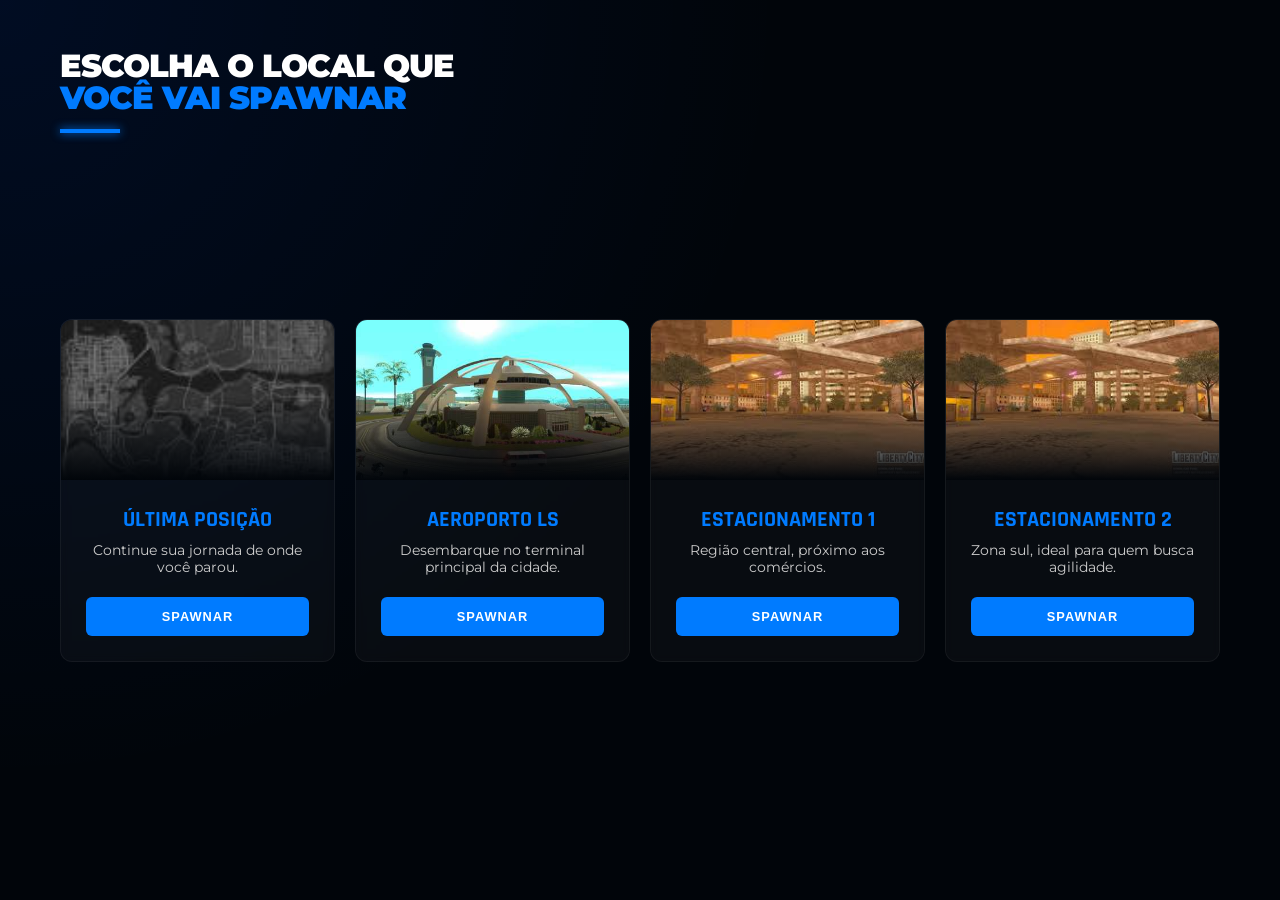
==== index.html @ 45a23032 "Add files via upload" ====
<!DOCTYPE html>
<html lang="pt-br">
<head>
    <meta charset="UTF-8">
    <meta name="viewport" content="width=device-width, initial-scale=1.0">
    <link rel="stylesheet" href="style.css">
    <link href="https://fonts.googleapis.com/css2?family=Montserrat:wght@700;900&family=Rajdhani:wght@600;700&display=swap" rel="stylesheet">
    <title>SkyPixel - Selecionar Spawn</title>
</head>
<body>
    <div class="overlay"></div>
    
    <header class="main-header">
        <h1>ESCOLHA O LOCAL QUE<br><span>VOCÊ VAI SPAWNAR</span></h1>
        <div class="accent-line"></div>
    </header>

    <main class="container">
        <section class="spawn-grid">
            <div class="spawn-card">
                <div class="image-box">
                    <img src="ultima.jpg">
                    <div class="img-overlay"></div>
                </div>
                <div class="content">
                    <h2>ÚLTIMA POSIÇÃO</h2>
                    <p>Continue sua jornada de onde você parou.</p>
                    <button class="btn-spawn" onclick="selecionarSpawn(1)">SPAWNAR</button>
                </div>
            </div>

            <div class="spawn-card">
                <div class="image-box">
                    <img src="aeroporto.jpg">
                    <div class="img-overlay"></div>
                </div>
                <div class="content">
                    <h2>AEROPORTO LS</h2>
                    <p>Desembarque no terminal principal da cidade.</p>
                    <button class="btn-spawn" onclick="selecionarSpawn(2)">SPAWNAR</button>
                </div>
            </div>

            <div class="spawn-card">
                <div class="image-box">
                    <img src="estacione.jpg">
                    <div class="img-overlay"></div>
                </div>
                <div class="content">
                    <h2>ESTACIONAMENTO 1</h2>
                    <p>Região central, próximo aos comércios.</p>
                    <button class="btn-spawn" onclick="selecionarSpawn(3)">SPAWNAR</button>
                </div>
            </div>

            <div class="spawn-card">
                <div class="image-box">
                    <img src="estacione.jpg">
                    <div class="img-overlay"></div>
                </div>
                <div class="content">
                    <h2>ESTACIONAMENTO 2</h2>
                    <p>Zona sul, ideal para quem busca agilidade.</p>
                    <button class="btn-spawn" onclick="selecionarSpawn(4)">SPAWNAR</button>
                </div>
            </div>
        </section>
    </main>

    <script src="script.js"></script>
</body>
</html>
---- style.css ----
* {
    margin: 0;
    padding: 0;
    box-sizing: border-box;
}

body {
    height: 100vh;
    background-color: #01050a; /* Azul quase preto */
    font-family: 'Montserrat', sans-serif;
    display: flex;
    align-items: center;
    overflow: hidden;
    color: #fff;
}

.overlay {
    position: absolute;
    width: 100%;
    height: 100%;
    background: radial-gradient(circle at top left, rgba(0, 80, 255, 0.1) 0%, transparent 50%);
    pointer-events: none;
}

/* Título superior esquerdo */
.main-header {
    position: absolute;
    top: 50px;
    left: 60px;
    z-index: 10;
}

.main-header h1 {
    font-size: 32px;
    font-weight: 900;
    line-height: 1;
    letter-spacing: -1px;
}

.main-header h1 span {
    color: #007bff; /* Azul SkyPixel */
}

.accent-line {
    width: 60px;
    height: 4px;
    background: #007bff;
    margin-top: 15px;
    box-shadow: 0 0 10px #007bff;
}

.container {
    width: 100%;
    padding: 0 60px;
    margin-top: 80px;
}

.spawn-grid {
    display: grid;
    grid-template-columns: repeat(4, 1fr); /* 4 CARROS DINÂMICOS */
    gap: 20px;
}

/* Estilo dos Cards */
.spawn-card {
    background: rgba(255, 255, 255, 0.03);
    border: 1px solid rgba(255, 255, 255, 0.05);
    border-radius: 12px;
    overflow: hidden;
    transition: all 0.3s ease;
    backdrop-filter: blur(5px);
}

.spawn-card:hover {
    transform: translateY(-8px);
    border-color: #007bff;
    background: rgba(255, 255, 255, 0.06);
    box-shadow: 0 15px 30px rgba(0, 0, 0, 0.5);
}

.image-box {
    position: relative;
    width: 100%;
    height: 160px;
}

.image-box img {
    width: 100%;
    height: 100%;
    object-fit: cover;
}

.img-overlay {
    position: absolute;
    bottom: 0;
    width: 100%;
    height: 50%;
    background: linear-gradient(to top, #01050a, transparent);
}

.content {
    padding: 25px;
    text-align: center;
}

.content h2 {
    font-family: 'Rajdhani', sans-serif;
    font-size: 1.4rem;
    color: #007bff;
    margin-bottom: 8px;
}

.content p {
    font-size: 0.85rem;
    color: #ccc;
    height: 35px;
    margin-bottom: 20px;
    line-height: 1.3;
}

/* Botão de Spawn */
.btn-spawn {
    width: 100%;
    padding: 12px;
    background: #007bff;
    border: none;
    border-radius: 6px;
    color: #fff;
    font-weight: 700;
    font-size: 0.8rem;
    cursor: pointer;
    transition: 0.3s;
    letter-spacing: 1px;
}

.btn-spawn:hover {
    background: #0056b3;
    box-shadow: 0 0 15px rgba(0, 123, 255, 0.4);
    transform: scale(1.02);
}
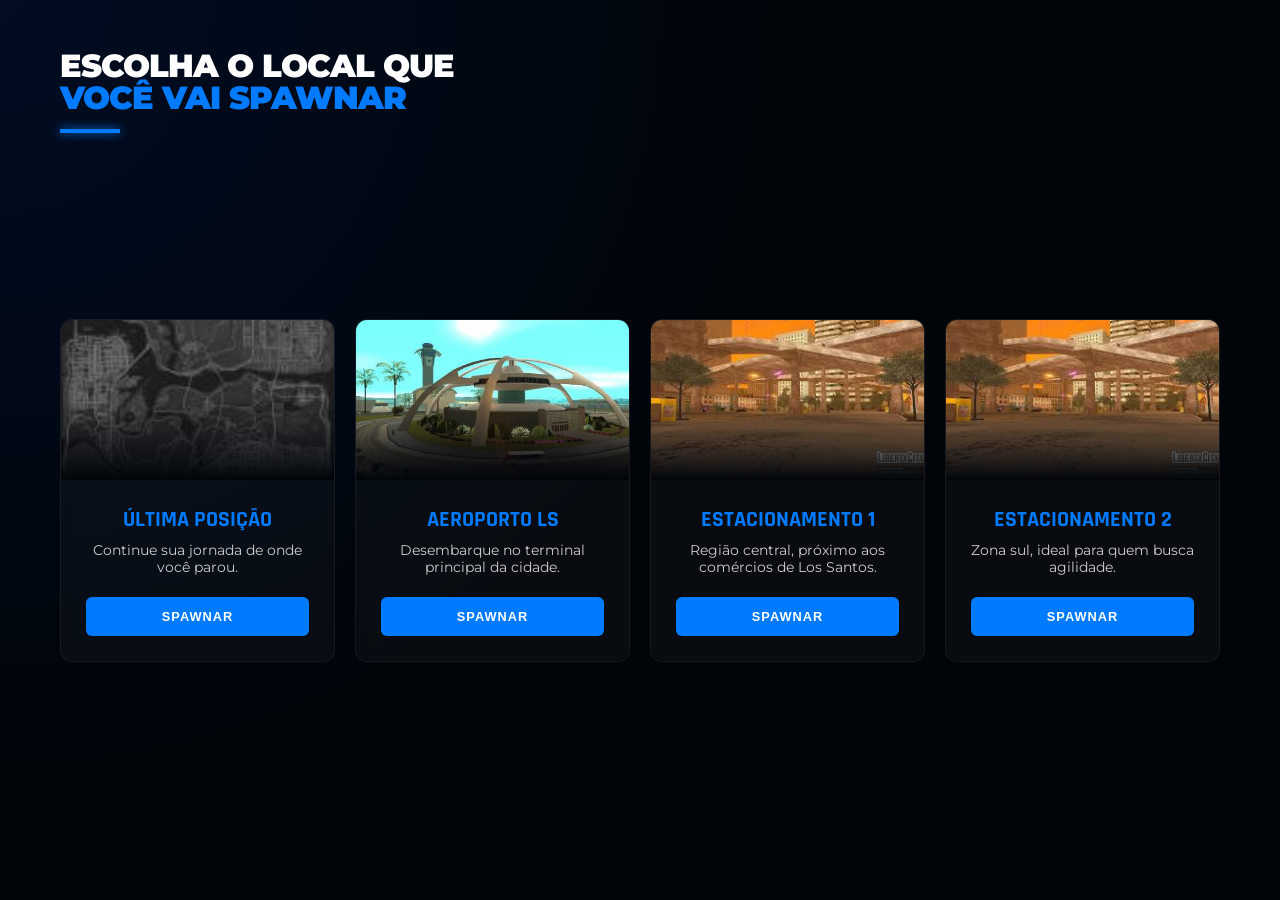
==== commit 8db709a0: "Fix HTML formatting and ensure proper structure" ====
--- a/index.html
+++ b/index.html
@@ -48,7 +48,7 @@
                 </div>
                 <div class="content">
                     <h2>ESTACIONAMENTO 1</h2>
-                    <p>Região central, próximo aos comércios.</p>
+                    <p>Região central, próximo aos comércios de Los Santos.</p>
                     <button class="btn-spawn" onclick="selecionarSpawn(3)">SPAWNAR</button>
                 </div>
             </div>
@@ -69,4 +69,5 @@
 
     <script src="script.js"></script>
 </body>
-</html>+
+</html>
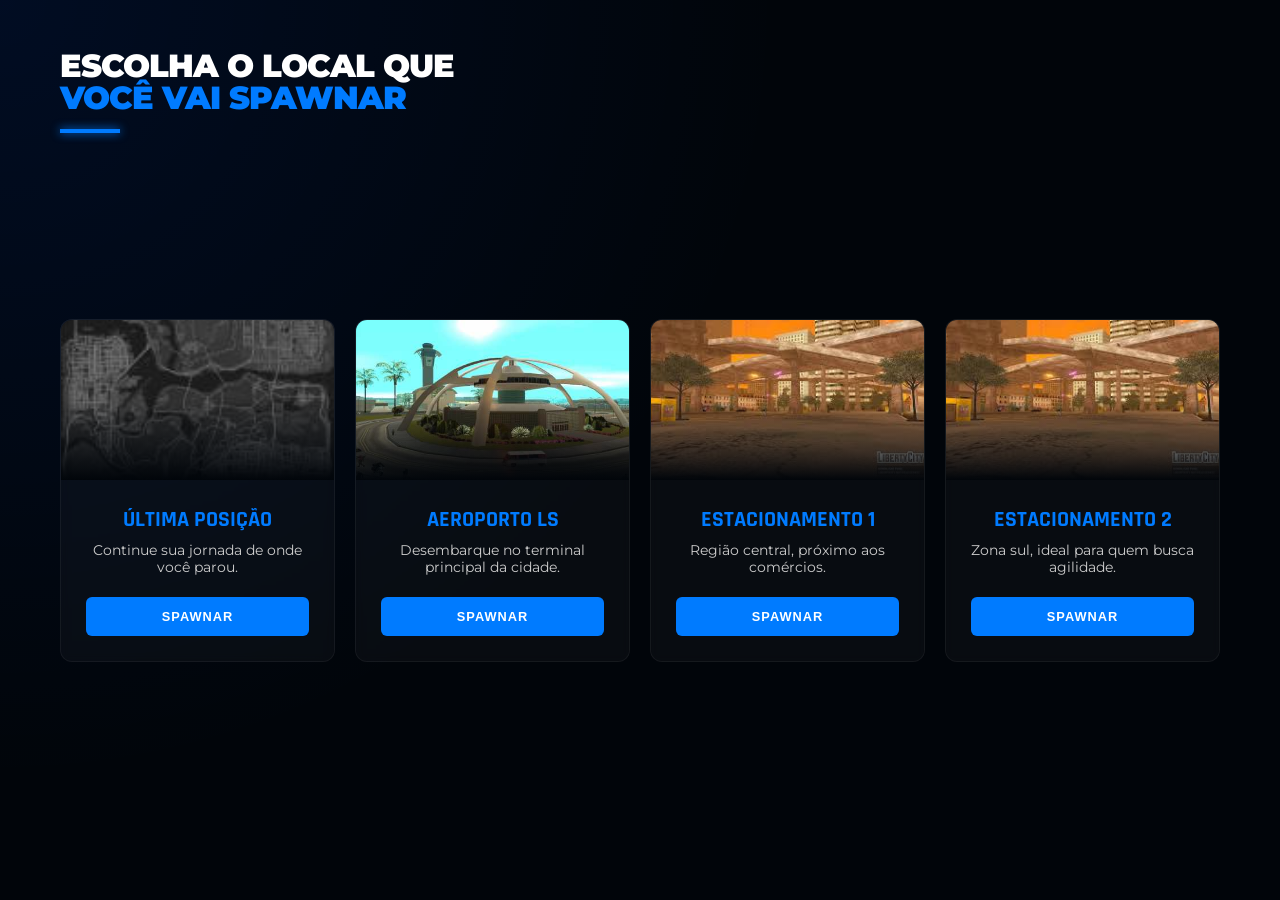
==== commit fee33314: "Add files via upload" ====
--- a/index.html
+++ b/index.html
@@ -48,7 +48,7 @@
                 </div>
                 <div class="content">
                     <h2>ESTACIONAMENTO 1</h2>
-                    <p>Região central, próximo aos comércios de Los Santos.</p>
+                    <p>Região central, próximo aos comércios.</p>
                     <button class="btn-spawn" onclick="selecionarSpawn(3)">SPAWNAR</button>
                 </div>
             </div>
@@ -69,5 +69,4 @@
 
     <script src="script.js"></script>
 </body>
-
-</html>
+</html>
--- a/style.css
+++ b/style.css
@@ -137,4 +137,33 @@
     background: #0056b3;
     box-shadow: 0 0 15px rgba(0, 123, 255, 0.4);
     transform: scale(1.02);
+}
+/* --- ADICIONE ISSO NO FINAL DO SEU STYLE.CSS --- */
+@media (max-width: 1024px) {
+    body { 
+        overflow-y: auto !important; /* Permite rolar a tela no celular */
+        align-items: flex-start !important; 
+        padding: 20px 0;
+    }
+
+    .main-header { 
+        position: relative !important; 
+        top: 0 !important; 
+        left: 0 !important; 
+        text-align: center; 
+        margin-bottom: 30px; 
+    }
+
+    .spawn-grid {
+        display: flex !important;
+        flex-direction: column !important; /* Empilha os cards um embaixo do outro */
+        align-items: center;
+        gap: 20px;
+        padding-bottom: 50px;
+    }
+
+    .spawn-card {
+        width: 90% !important; /* Ajusta a largura para não sobrar espaço */
+        max-width: 350px;
+    }
 }
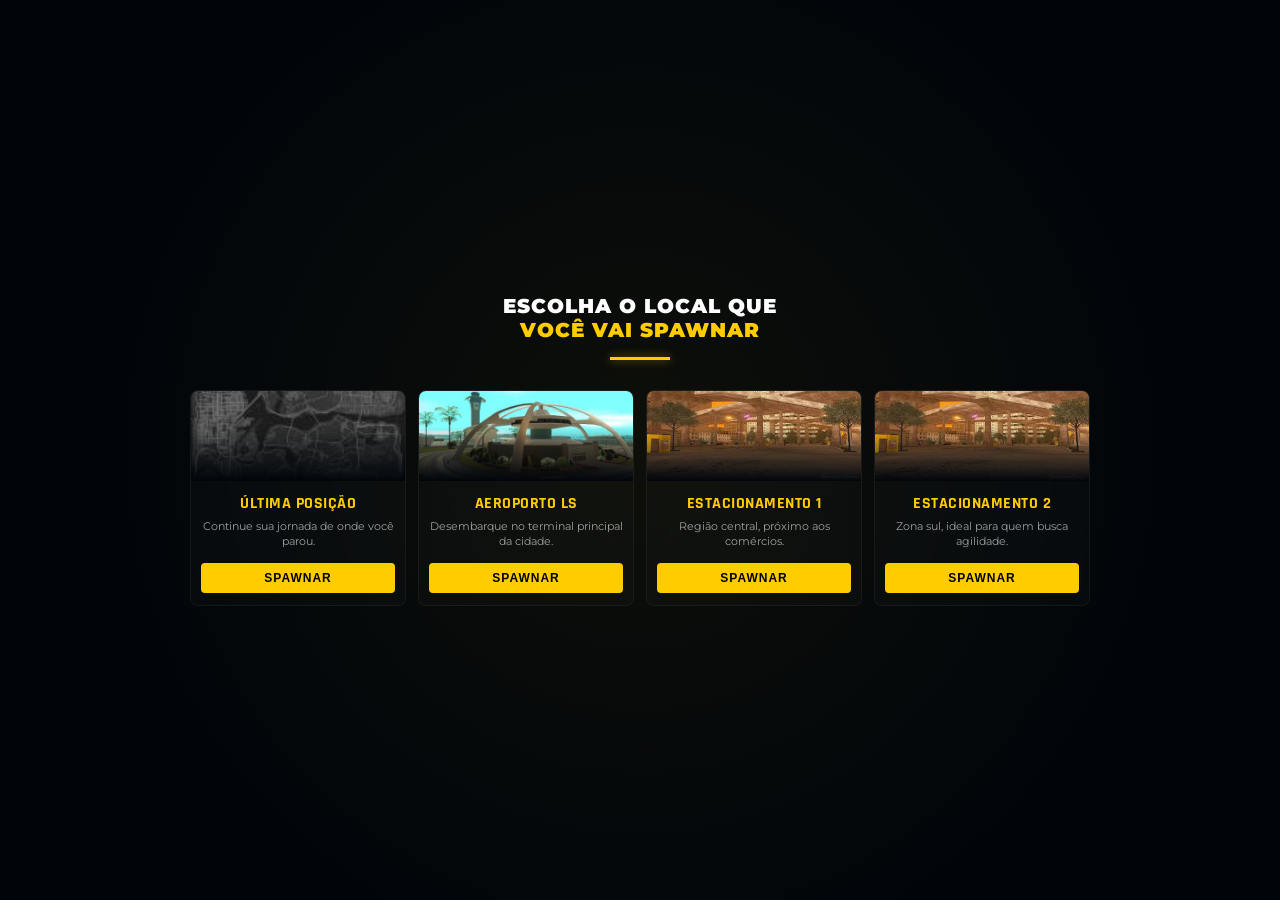
==== commit 4227120f: "Add files via upload" ====
--- a/index.html
+++ b/index.html
@@ -2,66 +2,66 @@
 <html lang="pt-br">
 <head>
     <meta charset="UTF-8">
-    <meta name="viewport" content="width=device-width, initial-scale=1.0">
+    <meta name="viewport" content="width=device-width, initial-scale=1.0, maximum-scale=1.0, user-scalable=no">
     <link rel="stylesheet" href="style.css">
     <link href="https://fonts.googleapis.com/css2?family=Montserrat:wght@700;900&family=Rajdhani:wght@600;700&display=swap" rel="stylesheet">
-    <title>SkyPixel - Selecionar Spawn</title>
+    <title>Eixo Central - Selecionar Spawn</title>
 </head>
 <body>
     <div class="overlay"></div>
     
-    <header class="main-header">
-        <h1>ESCOLHA O LOCAL QUE<br><span>VOCÊ VAI SPAWNAR</span></h1>
-        <div class="accent-line"></div>
-    </header>
+    <main class="main-wrapper">
+        <header class="main-header">
+            <h1>ESCOLHA O LOCAL QUE<br><span>VOCÊ VAI SPAWNAR</span></h1>
+            <div class="accent-line"></div>
+        </header>
 
-    <main class="container">
         <section class="spawn-grid">
             <div class="spawn-card">
                 <div class="image-box">
-                    <img src="ultima.jpg">
+                    <img src="ultima.jpg" alt="">
                     <div class="img-overlay"></div>
                 </div>
                 <div class="content">
                     <h2>ÚLTIMA POSIÇÃO</h2>
                     <p>Continue sua jornada de onde você parou.</p>
-                    <button class="btn-spawn" onclick="selecionarSpawn(1)">SPAWNAR</button>
+                    <button class="btn-spawn" onclick="spawnUltima()">SPAWNAR</button>
                 </div>
             </div>
 
             <div class="spawn-card">
                 <div class="image-box">
-                    <img src="aeroporto.jpg">
+                    <img src="aeroporto.jpg" alt="">
                     <div class="img-overlay"></div>
                 </div>
                 <div class="content">
                     <h2>AEROPORTO LS</h2>
                     <p>Desembarque no terminal principal da cidade.</p>
-                    <button class="btn-spawn" onclick="selecionarSpawn(2)">SPAWNAR</button>
+                    <button class="btn-spawn" onclick="spawnAeroporto()">SPAWNAR</button>
                 </div>
             </div>
 
             <div class="spawn-card">
                 <div class="image-box">
-                    <img src="estacione.jpg">
+                    <img src="estacione.jpg" alt="">
                     <div class="img-overlay"></div>
                 </div>
                 <div class="content">
                     <h2>ESTACIONAMENTO 1</h2>
                     <p>Região central, próximo aos comércios.</p>
-                    <button class="btn-spawn" onclick="selecionarSpawn(3)">SPAWNAR</button>
+                    <button class="btn-spawn" onclick="spawnEstac1()">SPAWNAR</button>
                 </div>
             </div>
 
             <div class="spawn-card">
                 <div class="image-box">
-                    <img src="estacione.jpg">
+                    <img src="estacione.jpg" alt="">
                     <div class="img-overlay"></div>
                 </div>
                 <div class="content">
                     <h2>ESTACIONAMENTO 2</h2>
                     <p>Zona sul, ideal para quem busca agilidade.</p>
-                    <button class="btn-spawn" onclick="selecionarSpawn(4)">SPAWNAR</button>
+                    <button class="btn-spawn" onclick="spawnEstac2()">SPAWNAR</button>
                 </div>
             </div>
         </section>
--- a/style.css
+++ b/style.css
@@ -6,82 +6,97 @@
 
 body {
     height: 100vh;
-    background-color: #01050a; /* Azul quase preto */
+    background-color: #01050a;
     font-family: 'Montserrat', sans-serif;
+    color: #fff;
+    touch-action: none;
+    user-select: none;
+    overflow: hidden;
+    /* Centraliza o main-wrapper no meio exato da tela */
     display: flex;
+    justify-content: center;
     align-items: center;
-    overflow: hidden;
-    color: #fff;
 }
 
 .overlay {
     position: absolute;
     width: 100%;
     height: 100%;
-    background: radial-gradient(circle at top left, rgba(0, 80, 255, 0.1) 0%, transparent 50%);
+    background: radial-gradient(circle at center, rgba(255, 204, 0, 0.05) 0%, transparent 70%); /* Gradiente centralizado */
     pointer-events: none;
+    z-index: 0;
 }
 
-/* Título superior esquerdo */
+/* Container que segura o título e os botões juntos no centro */
+.main-wrapper {
+    z-index: 10;
+    display: flex;
+    flex-direction: column;
+    align-items: center; /* Centraliza tudo dentro dele */
+    width: 100%;
+    padding: 0 20px;
+}
+
+/* Cabeçalho agora centralizado */
 .main-header {
-    position: absolute;
-    top: 50px;
-    left: 60px;
-    z-index: 10;
+    text-align: center;
+    margin-bottom: 30px; /* Dá um espaço antes dos cartões */
+    display: flex;
+    flex-direction: column;
+    align-items: center;
 }
 
 .main-header h1 {
-    font-size: 32px;
+    font-size: 20px; /* Um pouco menor para ficar elegante */
     font-weight: 900;
-    line-height: 1;
-    letter-spacing: -1px;
+    line-height: 1.2;
+    letter-spacing: 1px;
 }
 
 .main-header h1 span {
-    color: #007bff; /* Azul SkyPixel */
+    color: #FFCC00;
 }
 
 .accent-line {
     width: 60px;
-    height: 4px;
-    background: #007bff;
+    height: 3px;
+    background: #FFCC00;
     margin-top: 15px;
-    box-shadow: 0 0 10px #007bff;
+    box-shadow: 0 0 10px rgba(255, 204, 0, 0.5);
 }
 
-.container {
+/* Grid centralizado com largura máxima */
+.spawn-grid {
+    display: grid;
+    grid-template-columns: repeat(4, 1fr);
+    gap: 12px; /* Menos espaço entre eles para ficar mais juntinho */
+    max-width: 900px; /* Trava a largura máxima para não esticar muito no PC */
     width: 100%;
-    padding: 0 60px;
-    margin-top: 80px;
 }
 
-.spawn-grid {
-    display: grid;
-    grid-template-columns: repeat(4, 1fr); /* 4 CARROS DINÂMICOS */
-    gap: 20px;
-}
-
-/* Estilo dos Cards */
+/* Cartões mais finos (estreitos) */
 .spawn-card {
-    background: rgba(255, 255, 255, 0.03);
+    background: rgba(255, 255, 255, 0.02);
     border: 1px solid rgba(255, 255, 255, 0.05);
-    border-radius: 12px;
+    border-radius: 8px; /* Canto mais seco */
     overflow: hidden;
     transition: all 0.3s ease;
-    backdrop-filter: blur(5px);
+    backdrop-filter: blur(8px);
+    display: flex;
+    flex-direction: column;
 }
 
 .spawn-card:hover {
-    transform: translateY(-8px);
-    border-color: #007bff;
-    background: rgba(255, 255, 255, 0.06);
-    box-shadow: 0 15px 30px rgba(0, 0, 0, 0.5);
+    transform: translateY(-5px);
+    border-color: #FFCC00;
+    background: rgba(255, 255, 255, 0.05);
+    box-shadow: 0 10px 20px rgba(0, 0, 0, 0.5);
 }
 
 .image-box {
     position: relative;
     width: 100%;
-    height: 160px;
+    height: 90px; /* Imagem mais achatada (fina) */
 }
 
 .image-box img {
@@ -94,76 +109,50 @@
     position: absolute;
     bottom: 0;
     width: 100%;
-    height: 50%;
-    background: linear-gradient(to top, #01050a, transparent);
+    height: 60%;
+    background: linear-gradient(to top, rgba(1,5,10,1), transparent); /* Gradiente mais forte para misturar com o fundo escuro */
 }
 
 .content {
-    padding: 25px;
+    padding: 12px 10px; /* Padding menor nas laterais para afinar */
     text-align: center;
+    flex-grow: 1;
+    display: flex;
+    flex-direction: column;
+    justify-content: space-between;
 }
 
 .content h2 {
     font-family: 'Rajdhani', sans-serif;
-    font-size: 1.4rem;
-    color: #007bff;
-    margin-bottom: 8px;
+    font-size: 1rem; /* Título menor */
+    color: #FFCC00;
+    margin-bottom: 5px;
+    letter-spacing: 0.5px;
 }
 
 .content p {
-    font-size: 0.85rem;
-    color: #ccc;
-    height: 35px;
-    margin-bottom: 20px;
+    font-size: 0.7rem; /* Fonte menor */
+    color: rgba(255, 255, 255, 0.6);
+    height: 32px; /* Trava a altura para alinhar os botões no fundo */
+    margin-bottom: 12px;
     line-height: 1.3;
 }
 
-/* Botão de Spawn */
 .btn-spawn {
     width: 100%;
-    padding: 12px;
-    background: #007bff;
+    padding: 8px; /* Botão mais fino na altura */
+    background: #FFCC00;
     border: none;
-    border-radius: 6px;
-    color: #fff;
-    font-weight: 700;
-    font-size: 0.8rem;
+    border-radius: 4px;
+    color: #000;
+    font-weight: 900;
+    font-size: 0.75rem;
     cursor: pointer;
     transition: 0.3s;
     letter-spacing: 1px;
 }
 
 .btn-spawn:hover {
-    background: #0056b3;
-    box-shadow: 0 0 15px rgba(0, 123, 255, 0.4);
-    transform: scale(1.02);
-}
-/* --- ADICIONE ISSO NO FINAL DO SEU STYLE.CSS --- */
-@media (max-width: 1024px) {
-    body { 
-        overflow-y: auto !important; /* Permite rolar a tela no celular */
-        align-items: flex-start !important; 
-        padding: 20px 0;
-    }
-
-    .main-header { 
-        position: relative !important; 
-        top: 0 !important; 
-        left: 0 !important; 
-        text-align: center; 
-        margin-bottom: 30px; 
-    }
-
-    .spawn-grid {
-        display: flex !important;
-        flex-direction: column !important; /* Empilha os cards um embaixo do outro */
-        align-items: center;
-        gap: 20px;
-        padding-bottom: 50px;
-    }
-
-    .spawn-card {
-        width: 90% !important; /* Ajusta a largura para não sobrar espaço */
-        max-width: 350px;
-    }
+    background: #fff; /* Fica branco no hover para dar um charme */
+    box-shadow: 0 0 15px rgba(255, 255, 255, 0.4);
 }
